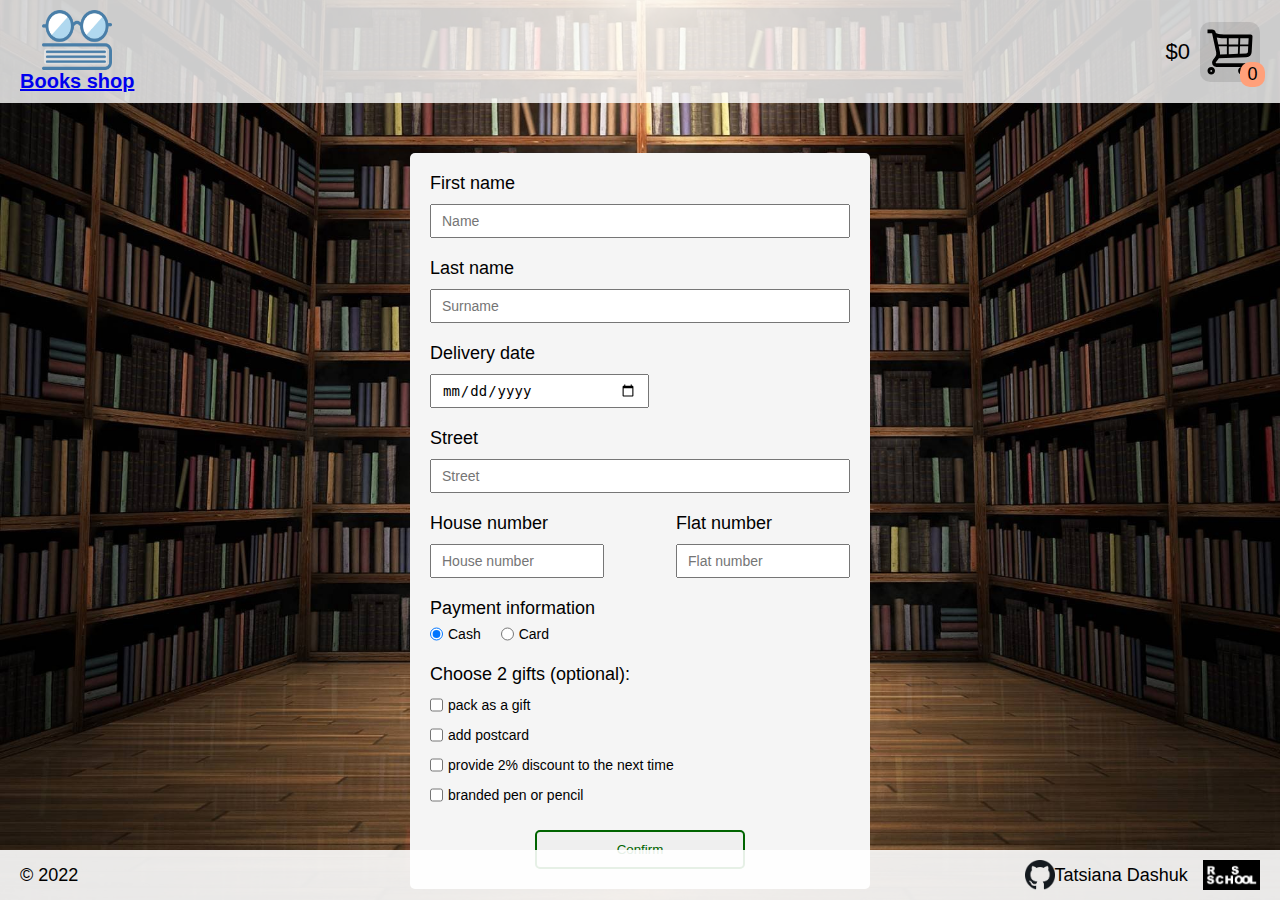
==== delivery/delivery.html @ 7588b4bb "feat: add delivery form" ====
<!DOCTYPE html>
<html lang="en">
<head>
    <meta charset="UTF-8">
    <title>Delivery</title>
    <link rel="stylesheet" href="../styles/delivery.css">
    <link rel="icon" href="/assets/icon.ico">
</head>
<body>
    <header class="header">
        <div class="header-wrapper">
            <a class="logo" href="../index.html">
                <img class="logo__icon" src="../assets/icon.ico" alt="icon">
                <h1>Books shop</h1>
            </a>
            <div class="cart-wrapper">
                <div class="final-price">$0</div>
                <div class="cart">
                    <div class="number-of-books">0</div>
                </div>
            </div>
        </div>
    </header>
    <main>
        <form class="form">

            <label class="name">
                First name
                <input type="text" minlength="4" class="first" placeholder="Name" required>
                Last name
                <input type="text" minlength="5" class="last" placeholder="Surname" required>
            </label>

            <label class="date">Delivery date
                <input type="date" required>
            </label>

            <label class="address">
                Street
                <input type="text" minlength="5" class="street" placeholder="Street" required>
                <div class="address__number">
                    <div class="number">
                        House number
                        <input type="number" min="1" class="house" placeholder="House number" required>
                    </div>
                    <div class="number">
                        Flat number
                        <input type="number" class="flat" placeholder="Flat number" required>
                    </div>
                </div>
            </label>

            <div class="payment">
                Payment information
                <div class="payment__type">
                    <label class="radiobutton">
                        <input type="radio" name="payment" value="Cash" checked>
                        Cash
                    </label>
                    <label class="radiobutton">
                        <input type="radio" name="payment" value="Card">
                        Card
                    </label>
                </div>
            </div>

            <div class="gifts">
                Choose 2 gifts (optional):
                <label>
                    <input type="checkbox">
                    <span>pack as a gift</span>
                </label>
                <label>
                    <input type="checkbox">
                    <span>add postcard</span>
                </label>
                <label>
                    <input type="checkbox">
                    <span>provide 2% discount to the next time</span>
                </label>
                <label>
                    <input type="checkbox">
                    <span>branded pen or pencil</span>
                </label>
            </div>

            <button type="submit" class="confirm-order">Confirm</button>
        </form>
    </main>
    <footer class="footer">
        <div class="footer-wrapper">
            <div>© 2022</div>
            <div class="links">
                <a href="https://github.com/taleatg" target="_blank" class="links__item">
                    <img src="../assets/image/github.png" alt="github" class="github">
                    <div>Tatsiana Dashuk</div>
                </a>
                <a href="https://rs.school/js-en/" target="_blank" class="links__item">
                    <img src="../assets/image/rsschool.png" alt="rs-school" class="rs-school">
                </a>
            </div>
        </div>
    </footer>
</body>
</html>
---- styles/delivery.css ----
* {
  margin: 0;
  padding: 0;
}

body {
  width: 100%;
  margin: 0 auto;
  font-size: 16px;
  font-family: Helvetica, sans-serif;
  background: url(../assets/image/books.jpg);
  background-size: cover;
}

body .header {
  background: rgba(255, 255, 255, 0.8);
  margin-bottom: 50px;
}

body .header .logo {
  display: -webkit-box;
  display: -ms-flexbox;
  display: flex;
  -webkit-box-orient: vertical;
  -webkit-box-direction: normal;
      -ms-flex-direction: column;
          flex-direction: column;
  -webkit-box-align: center;
      -ms-flex-align: center;
          align-items: center;
  -webkit-box-pack: center;
      -ms-flex-pack: center;
          justify-content: center;
}

body .header .logo__icon {
  width: 70px;
  height: 60px;
}

body .header .logo h1 {
  font-size: 20px;
}

body .header .cart-wrapper {
  display: -webkit-box;
  display: -ms-flexbox;
  display: flex;
  -webkit-box-align: center;
      -ms-flex-align: center;
          align-items: center;
  cursor: pointer;
}

body .header .cart-wrapper .final-price {
  margin: 10px;
  font-size: 22px;
}

body .header .cart-wrapper .cart {
  width: 50px;
  height: 50px;
}

body .header .cart-wrapper .number-of-books {
  position: absolute;
  top: 40px;
  left: 40px;
  display: -webkit-box;
  display: -ms-flexbox;
  display: flex;
  -webkit-box-align: center;
      -ms-flex-align: center;
          align-items: center;
  -webkit-box-pack: center;
      -ms-flex-pack: center;
          justify-content: center;
  width: 25px;
  height: 25px;
  background: lightsalmon;
  border-radius: 10px;
}

body .header-wrapper, body .footer-wrapper {
  max-width: 1300px;
  margin: 0 auto;
  display: -webkit-box;
  display: -ms-flexbox;
  display: flex;
  -webkit-box-align: center;
      -ms-flex-align: center;
          align-items: center;
  -webkit-box-pack: justify;
      -ms-flex-pack: justify;
          justify-content: space-between;
  padding: 10px 20px;
}

body .books-wrapper {
  max-width: 1340px;
  margin: 0 auto;
  padding: 10px;
  display: -webkit-box;
  display: -ms-flexbox;
  display: flex;
  -ms-flex-wrap: wrap;
      flex-wrap: wrap;
  -webkit-box-align: center;
      -ms-flex-align: center;
          align-items: center;
  -webkit-box-pack: center;
      -ms-flex-pack: center;
          justify-content: center;
}

body .books-wrapper .book {
  position: relative;
  width: 215px;
  height: 350px;
  display: -webkit-box;
  display: -ms-flexbox;
  display: flex;
  -webkit-box-orient: vertical;
  -webkit-box-direction: normal;
      -ms-flex-direction: column;
          flex-direction: column;
  margin: 15px;
  padding: 10px;
  -webkit-box-shadow: 0 1px 2px rgba(0, 0, 0, 0.25);
          box-shadow: 0 1px 2px rgba(0, 0, 0, 0.25);
  border-radius: 5px;
  background: whitesmoke;
}

body .books-wrapper .book .price-block {
  position: absolute;
  bottom: 25px;
  display: -webkit-box;
  display: -ms-flexbox;
  display: flex;
  -webkit-box-align: center;
      -ms-flex-align: center;
          align-items: center;
  -webkit-box-pack: justify;
      -ms-flex-pack: justify;
          justify-content: space-between;
  width: calc(100% - 20px);
}

body .books-wrapper .book .price-block .price {
  font-size: 20px;
  color: darkred;
  font-weight: 600;
}

body .books-wrapper .book .price-block .cart:hover {
  background-color: yellowgreen;
}

body .books-wrapper .book .price-block .cart:active {
  border-radius: 50%;
}

body .books-wrapper .book .show-more {
  position: absolute;
  bottom: 0;
  left: 50%;
  right: 50%;
  -webkit-transform: translate(-50%, -50%);
          transform: translate(-50%, -50%);
  width: -webkit-max-content;
  width: -moz-max-content;
  width: max-content;
  font-size: 12px;
  color: lightslategrey;
  border-bottom: 1px solid lightslategrey;
  cursor: pointer;
  -webkit-transition: 0.3s;
  transition: 0.3s;
}

body .books-wrapper .book .show-more:hover {
  color: black;
  border-bottom: 1px solid;
}

body .books-wrapper .book .show-more:hover ~ .image img {
  -webkit-transform: scale(1.08);
          transform: scale(1.08);
}

body .cart {
  position: relative;
  width: 25px;
  height: 25px;
  padding: 5px;
  background-color: rgba(0, 0, 0, 0.1);
  background-image: url(../assets/svg/cart.svg);
  border-radius: 10px;
  -webkit-transition: 1s;
  transition: 1s;
  cursor: pointer;
}

body .author {
  font-style: italic;
  font-size: 14px;
}

body .title {
  font-weight: 600;
  margin: 20px 0 10px;
  font-size: 16px;
}

body .image img {
  width: 150px;
  height: 200px;
  display: -webkit-box;
  display: -ms-flexbox;
  display: flex;
  margin: 0 auto;
  -webkit-box-shadow: 0 5px 20px rgba(0, 0, 0, 0.25), 0 10px 10px rgba(0, 0, 0, 0.22);
          box-shadow: 0 5px 20px rgba(0, 0, 0, 0.25), 0 10px 10px rgba(0, 0, 0, 0.22);
  -webkit-transition: 0.3s;
  transition: 0.3s;
}

body .footer {
  background: rgba(255, 255, 255, 0.9);
}

body .footer a {
  text-decoration: none;
  color: black;
}

body .footer .links {
  display: -webkit-box;
  display: -ms-flexbox;
  display: flex;
}

body .footer .links__item {
  display: -webkit-box;
  display: -ms-flexbox;
  display: flex;
  -webkit-box-align: center;
      -ms-flex-align: center;
          align-items: center;
  -webkit-transition: 0.3s;
  transition: 0.3s;
}

body .footer .links__item:first-child {
  margin-right: 15px;
}

body .footer .links__item .github {
  width: 30px;
  height: 30px;
}

body .footer .links__item .rs-school {
  height: 30px;
}

.overlay {
  position: fixed;
  width: 100%;
  height: 100%;
  top: 0;
  left: 0;
  background: rgba(0, 0, 0, 0.1);
}

.no-scrolling {
  overflow: hidden;
}

.book-information {
  padding: 20px;
  position: fixed;
  max-width: 400px;
  width: calc(80vw - 20px);
  height: -webkit-max-content;
  height: -moz-max-content;
  height: max-content;
  top: 50%;
  left: 50%;
  -webkit-transform: translate(-50%, -50%);
          transform: translate(-50%, -50%);
  background: lightblue;
  border-radius: 5px;
  -webkit-transition: 0.5s;
  transition: 0.5s;
}

.book-information .close {
  font-size: 26px;
  right: 10px;
  top: 5px;
}

.book-information .image img {
  width: 220px;
  height: 300px;
}

.book-information .book-info {
  margin-bottom: 20px;
}

.book-information .title, .book-information .author {
  display: -webkit-box;
  display: -ms-flexbox;
  display: flex;
  -webkit-box-pack: center;
      -ms-flex-pack: center;
          justify-content: center;
  text-align: center;
}

.book-information .image {
  margin: 20px 0 30px;
}

.close {
  position: absolute;
  right: 0;
  top: 0;
  margin-left: 10px;
  color: darkred;
  font-size: 20px;
  cursor: pointer;
  -webkit-transition: 0.3s;
  transition: 0.3s;
}

.close:hover, .confirm-order:hover, .close-cart:hover, .links__item:hover {
  -webkit-transform: scale(1.1);
          transform: scale(1.1);
}

.close:active, .confirm-order:active, .close-cart:active, .links__item:active {
  -webkit-transform: scale(0.8);
          transform: scale(0.8);
}

.basket-wrapper {
  max-width: 1340px;
  position: absolute;
  top: 0;
  left: 50%;
  -webkit-transform: translate(-50%, 0);
          transform: translate(-50%, 0);
  width: 100%;
  height: 100%;
  margin: 0 auto;
}

.basket-wrapper .basket {
  padding: 10px 0 20px;
  margin: 0 10px;
  position: absolute;
  top: 100px;
  right: 0;
  background-color: cadetblue;
  border-radius: 5px;
  width: calc(100% - 20px);
  max-width: 520px;
}

.basket-wrapper .basket .selected-books {
  max-height: 75vh;
  overflow-y: scroll;
  margin-bottom: 15px;
}

.basket-wrapper .basket .selected-books .book {
  position: relative;
  display: -webkit-box;
  display: -ms-flexbox;
  display: flex;
  margin: 20px 15px;
  border-bottom: 1px solid;
  padding-bottom: 20px;
}

.basket-wrapper .basket .selected-books .book .image img {
  width: 100px;
  height: 150px;
}

.basket-wrapper .basket .selected-books .book-info {
  margin-left: 10px;
  width: calc(100% - 150px);
}

.basket-wrapper .basket .selected-books .book-info .title {
  margin-top: 0;
}

.basket-wrapper .basket .selected-books .book .price {
  position: absolute;
  left: 110px;
  bottom: 20px;
  font-size: 18px;
  font-weight: 600;
  opacity: 0.4;
}

.basket-wrapper .confirm-or-cancel {
  display: -webkit-box;
  display: -ms-flexbox;
  display: flex;
  -ms-flex-pack: distribute;
      justify-content: space-around;
}

.basket-wrapper .confirm-or-cancel .confirm-order, .basket-wrapper .confirm-or-cancel .close-cart {
  padding: 10px 25px;
  border: 2px solid darkgreen;
  color: darkgreen;
  width: -webkit-max-content;
  width: -moz-max-content;
  width: max-content;
  margin: 0 auto;
  border-radius: 5px;
  -webkit-transition: 0.3s;
  transition: 0.3s;
  cursor: pointer;
}

.basket-wrapper .confirm-or-cancel .close-cart {
  border: 2px solid darkred;
  color: darkred;
}

::-webkit-scrollbar {
  width: 1px;
}

::-webkit-scrollbar-track {
  background: cadetblue;
}

::-webkit-scrollbar-thumb {
  background: #888;
}

@media (max-width: 420px) {
  .basket-wrapper .basket .selected-books .book .title, .basket-wrapper .basket .selected-books .book .price {
    font-size: 14px;
  }
}

body {
  font-size: 18px;
}

body .form {
  display: -webkit-box;
  display: -ms-flexbox;
  display: flex;
  -webkit-box-orient: vertical;
  -webkit-box-direction: normal;
      -ms-flex-direction: column;
          flex-direction: column;
  margin: 0 auto;
  width: calc(100% - 40px);
  max-width: 420px;
  background: whitesmoke;
  padding: 20px;
  border-radius: 5px;
}

body .form input {
  outline: none;
  height: 30px;
  padding: 0 10px;
}

body .form .name, body .form .address, body .form .date, body .form .payment, body .form .gifts {
  display: -webkit-box;
  display: -ms-flexbox;
  display: flex;
  -webkit-box-orient: vertical;
  -webkit-box-direction: normal;
      -ms-flex-direction: column;
          flex-direction: column;
}

body .form .name input, body .form .name label, body .form .address input, body .form .address label, body .form .date input, body .form .date label, body .form .payment input, body .form .payment label, body .form .gifts input, body .form .gifts label {
  font-size: 14px;
}

body .form .name input, body .form .address input {
  margin: 10px 0 20px;
}

body .form .date input {
  margin: 10px 0 20px;
  max-width: 195px;
}

body .form .address__number {
  display: -webkit-box;
  display: -ms-flexbox;
  display: flex;
  -webkit-box-pack: justify;
      -ms-flex-pack: justify;
          justify-content: space-between;
}

body .form .address__number .number {
  display: -webkit-box;
  display: -ms-flexbox;
  display: flex;
  -webkit-box-orient: vertical;
  -webkit-box-direction: normal;
      -ms-flex-direction: column;
          flex-direction: column;
}

body .form .address__number .number input {
  max-width: 150px;
}

body .form .payment__type {
  display: -webkit-box;
  display: -ms-flexbox;
  display: flex;
  margin-bottom: 15px;
}

body .form .payment__type .radiobutton {
  display: -webkit-box;
  display: -ms-flexbox;
  display: flex;
  -webkit-box-align: center;
      -ms-flex-align: center;
          align-items: center;
  margin-right: 20px;
}

body .form .payment__type .radiobutton input {
  margin-right: 5px;
}

body .form .gifts {
  margin-bottom: 20px;
}

body .form .gifts label:first-child {
  margin-top: 5px;
}

body .form .gifts label {
  display: -webkit-box;
  display: -ms-flexbox;
  display: flex;
  -webkit-box-align: center;
      -ms-flex-align: center;
          align-items: center;
}

body .form .gifts label input {
  margin-right: 5px;
}

body .footer {
  background: rgba(255, 255, 255, 0.9);
  position: absolute;
  bottom: 0;
  width: 100%;
}

.confirm-order {
  padding: 10px 25px;
  border: 2px solid darkgreen;
  color: darkgreen;
  border-radius: 5px;
  width: 210px;
  margin: 0 auto;
  -webkit-transition: 0.3s;
  transition: 0.3s;
  cursor: pointer;
}

input:focus:invalid {
  color: red;
  border: 2px solid red;
}

input:focus:valid {
  border: 2px solid green;
}
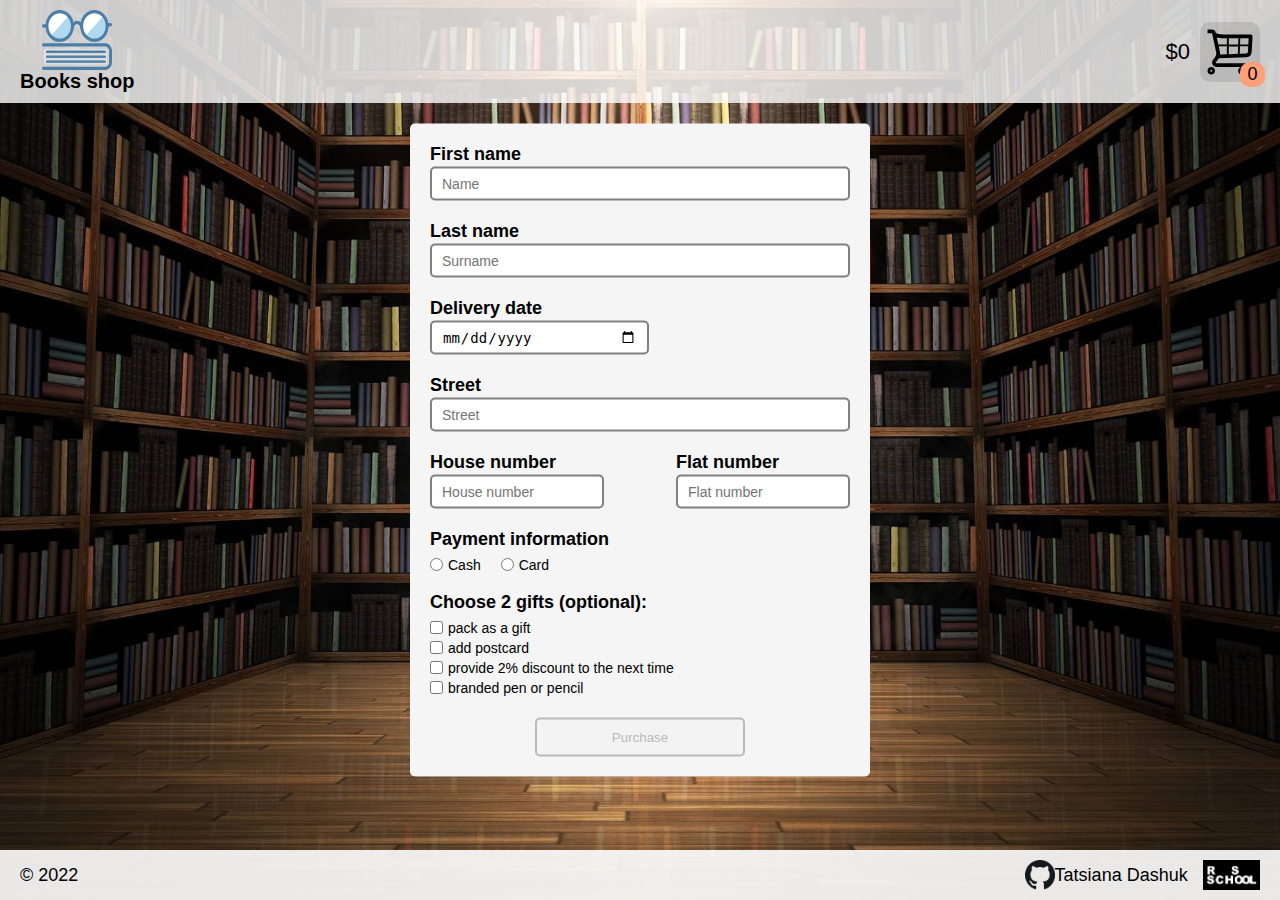
==== commit 2547cca2: "feat: add delivery form" ====
--- a/delivery/delivery.html
+++ b/delivery/delivery.html
@@ -3,6 +3,7 @@
 <head>
     <meta charset="UTF-8">
     <title>Delivery</title>
+    <meta name="viewport" content="width=device-width, initial-scale=1.0">
     <link rel="stylesheet" href="../styles/delivery.css">
     <link rel="icon" href="/assets/icon.ico">
 </head>
@@ -25,27 +26,74 @@
         <form class="form">
 
             <label class="name">
-                First name
-                <input type="text" minlength="4" class="first" placeholder="Name" required>
-                Last name
-                <input type="text" minlength="5" class="last" placeholder="Surname" required>
+                <div class="input-field">
+                    First name
+                    <input
+                            type="text"
+                            name="first name"
+                            class="first"
+                            placeholder="Name"
+                            pattern="[a-zA-Z]{4,}"
+                            required>
+                    <span class="error">The field is invalid! The length not less than 4 symbols, strings only, without spaces</span>
+                </div>
+                <div class="input-field">
+                    Last name
+                    <input
+                            type="text"
+                            name="last name"
+                            class="last"
+                            placeholder="Surname"
+                            pattern="[a-zA-Z]{5,}"
+                            required>
+                    <span class="error">The field is invalid! The length not less than 5 symbols, strings only, without spaces</span>
+                </div>
             </label>
 
-            <label class="date">Delivery date
-                <input type="date" required>
+            <label class="date input-field">
+                Delivery date
+                <input
+                        name="delivery date"
+                        class="delivery-date"
+                        type="date"
+                        required>
+                <span class="error">The field is invalid! Select the date. Not earlier than the next day</span>
             </label>
 
             <label class="address">
-                Street
-                <input type="text" minlength="5" class="street" placeholder="Street" required>
+                <div class="input-field">
+                    Street
+                    <input
+                            type="text"
+                            name="street"
+                            class="street"
+                            placeholder="Street"
+                            pattern="[a-zA-Z0-9]{5,}"
+                            required>
+                    <span class="error">The field is invalid! The length not less than 5 symbols, the numbers are allowed</span>
+                </div>
                 <div class="address__number">
-                    <div class="number">
+                    <div class="number input-field">
                         House number
-                        <input type="number" min="1" class="house" placeholder="House number" required>
+                        <input
+                                type="text"
+                                name="house"
+                                class="house"
+                                placeholder="House number"
+                                pattern="[0-9]{1,}"
+                                required>
+                        <span class="error">The field is invalid! Only positive numbers</span>
                     </div>
-                    <div class="number">
+                    <div class="number input-field">
                         Flat number
-                        <input type="number" class="flat" placeholder="Flat number" required>
+                        <input
+                                type="text"
+                                name="flat"
+                                class="flat"
+                                placeholder="Flat number"
+                                pattern="[0-9]{0,}-{0,1}[0-9]{0,}$"
+                                required>
+                        <span class="error">The field is invalid! Only positive numbers, the dash symbol is allowed. Example: 1-37</span>
                     </div>
                 </div>
             </label>
@@ -54,11 +102,11 @@
                 Payment information
                 <div class="payment__type">
                     <label class="radiobutton">
-                        <input type="radio" name="payment" value="Cash" checked>
+                        <input type="radio" name="payment" value="Cash" required>
                         Cash
                     </label>
                     <label class="radiobutton">
-                        <input type="radio" name="payment" value="Card">
+                        <input type="radio" name="payment" value="Card" required>
                         Card
                     </label>
                 </div>
@@ -67,24 +115,24 @@
             <div class="gifts">
                 Choose 2 gifts (optional):
                 <label>
-                    <input type="checkbox">
+                    <input type="checkbox" class="checkbox">
                     <span>pack as a gift</span>
                 </label>
                 <label>
-                    <input type="checkbox">
+                    <input type="checkbox" class="checkbox">
                     <span>add postcard</span>
                 </label>
                 <label>
-                    <input type="checkbox">
+                    <input type="checkbox" class="checkbox">
                     <span>provide 2% discount to the next time</span>
                 </label>
                 <label>
-                    <input type="checkbox">
+                    <input type="checkbox" class="checkbox">
                     <span>branded pen or pencil</span>
                 </label>
             </div>
 
-            <button type="submit" class="confirm-order">Confirm</button>
+            <button type="submit" class="submit disabled" disabled>Purchase</button>
         </form>
     </main>
     <footer class="footer">
@@ -101,5 +149,7 @@
             </div>
         </div>
     </footer>
+
+    <script type="module" src="deliveryForm.js"></script>
 </body>
 </html>--- a/styles/delivery.css
+++ b/styles/delivery.css
@@ -1,6 +1,11 @@
 * {
   margin: 0;
   padding: 0;
+}
+
+a {
+  text-decoration: none;
+  color: black;
 }
 
 body {
@@ -230,11 +235,6 @@
   background: rgba(255, 255, 255, 0.9);
 }
 
-body .footer a {
-  text-decoration: none;
-  color: black;
-}
-
 body .footer .links {
   display: -webkit-box;
   display: -ms-flexbox;
@@ -343,8 +343,8 @@
 }
 
 .close:active, .confirm-order:active, .close-cart:active, .links__item:active {
-  -webkit-transform: scale(0.8);
-          transform: scale(0.8);
+  -webkit-transform: scale(0.9);
+          transform: scale(0.9);
 }
 
 .basket-wrapper {
@@ -455,6 +455,11 @@
   }
 }
 
+* {
+  padding: 0;
+  margin: 0;
+}
+
 body {
   font-size: 18px;
 }
@@ -468,20 +473,32 @@
       -ms-flex-direction: column;
           flex-direction: column;
   margin: 0 auto;
-  width: calc(100% - 40px);
+  width: 80%;
   max-width: 420px;
   background: whitesmoke;
   padding: 20px;
   border-radius: 5px;
+  position: absolute;
+  left: 50%;
+  top: 50%;
+  -webkit-transform: translate(-50%, -50%);
+          transform: translate(-50%, -50%);
+}
+
+body .form label {
+  font-weight: 600;
 }
 
 body .form input {
   outline: none;
   height: 30px;
   padding: 0 10px;
-}
-
-body .form .name, body .form .address, body .form .date, body .form .payment, body .form .gifts {
+  border-radius: 5px;
+  border: 2px solid gray;
+}
+
+body .form .input-field {
+  position: relative;
   display: -webkit-box;
   display: -ms-flexbox;
   display: flex;
@@ -496,11 +513,11 @@
 }
 
 body .form .name input, body .form .address input {
-  margin: 10px 0 20px;
+  margin: 2px 0 20px;
 }
 
 body .form .date input {
-  margin: 10px 0 20px;
+  margin: 2px 0 20px;
   max-width: 195px;
 }
 
@@ -513,28 +530,26 @@
           justify-content: space-between;
 }
 
-body .form .address__number .number {
-  display: -webkit-box;
-  display: -ms-flexbox;
-  display: flex;
-  -webkit-box-orient: vertical;
-  -webkit-box-direction: normal;
-      -ms-flex-direction: column;
-          flex-direction: column;
+body .form .address__number .number:first-child {
+  margin-right: 15px;
 }
 
 body .form .address__number .number input {
   max-width: 150px;
 }
 
-body .form .payment__type {
-  display: -webkit-box;
-  display: -ms-flexbox;
-  display: flex;
-  margin-bottom: 15px;
-}
-
-body .form .payment__type .radiobutton {
+body .form .payment {
+  font-weight: 600;
+}
+
+body .form .payment .payment__type {
+  display: -webkit-box;
+  display: -ms-flexbox;
+  display: flex;
+  margin-bottom: 12px;
+}
+
+body .form .payment .payment__type .radiobutton {
   display: -webkit-box;
   display: -ms-flexbox;
   display: flex;
@@ -542,14 +557,16 @@
       -ms-flex-align: center;
           align-items: center;
   margin-right: 20px;
-}
-
-body .form .payment__type .radiobutton input {
+  font-weight: 400;
+}
+
+body .form .payment .payment__type .radiobutton input {
   margin-right: 5px;
 }
 
 body .form .gifts {
   margin-bottom: 20px;
+  font-weight: 600;
 }
 
 body .form .gifts label:first-child {
@@ -563,17 +580,88 @@
   -webkit-box-align: center;
       -ms-flex-align: center;
           align-items: center;
+  height: 20px;
+  font-weight: 400;
 }
 
 body .form .gifts label input {
   margin-right: 5px;
 }
 
+body .summarized-information {
+  position: absolute;
+  background: cadetblue;
+  left: 50%;
+  top: 50%;
+  -webkit-transform: translate(-50%, -50%);
+          transform: translate(-50%, -50%);
+  padding: 30px;
+  border-radius: 5px;
+  width: 85%;
+  max-width: 460px;
+}
+
+body .summarized-information .delivery-title {
+  display: -webkit-box;
+  display: -ms-flexbox;
+  display: flex;
+  -webkit-box-pack: center;
+      -ms-flex-pack: center;
+          justify-content: center;
+  font-weight: 600;
+  font-size: 20px;
+}
+
+body .summarized-information .delivery {
+  margin: 40px 0;
+}
+
+body .summarized-information .delivery__item {
+  margin: 10px 0;
+}
+
+body .summarized-information .button-close {
+  display: -webkit-box;
+  display: -ms-flexbox;
+  display: flex;
+  -webkit-box-pack: center;
+      -ms-flex-pack: center;
+          justify-content: center;
+  padding: 10px 25px;
+  border: 2px solid;
+  border-radius: 5px;
+  width: 120px;
+  margin: 0 auto;
+  cursor: pointer;
+  -webkit-transition: 0.3s;
+  transition: 0.3s;
+}
+
+body .summarized-information .button-close:hover {
+  border: 2px solid green;
+  -webkit-transform: scale(1.1);
+          transform: scale(1.1);
+}
+
+body .summarized-information .button-close:active {
+  -webkit-transform: scale(0.9);
+          transform: scale(0.9);
+}
+
 body .footer {
   background: rgba(255, 255, 255, 0.9);
   position: absolute;
   bottom: 0;
   width: 100%;
+}
+
+.error {
+  position: absolute;
+  top: 60px;
+  font-weight: 400;
+  font-size: 12px;
+  color: red;
+  display: none;
 }
 
 .confirm-order {
@@ -588,11 +676,34 @@
   cursor: pointer;
 }
 
-input:focus:invalid {
+input:invalid {
+  color: black;
+  border: 2px solid gray;
+}
+
+input:invalid + .error {
+  display: none;
+}
+
+input:invalid.focusout {
   color: red;
   border: 2px solid red;
 }
 
+input:invalid.focusout + .error {
+  display: block;
+}
+
 input:focus:valid {
   border: 2px solid green;
 }
+
+.disabled {
+  color: gray;
+  padding: 10px 25px;
+  border: 2px solid gray;
+  border-radius: 5px;
+  width: 210px;
+  margin: 0 auto;
+  opacity: 0.5;
+}
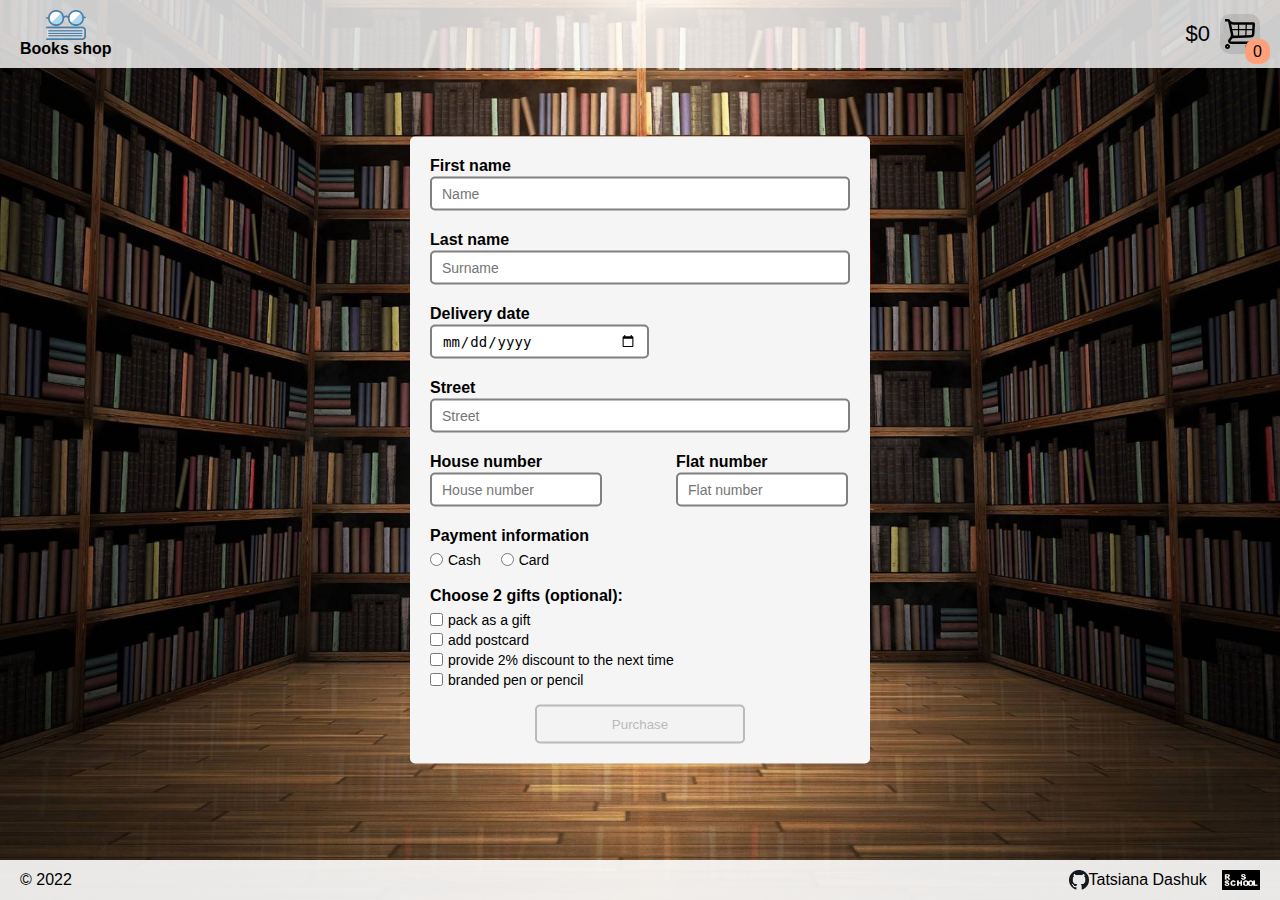
==== commit f640cd52: "fix: add book to cart" ====
--- a/delivery/delivery.html
+++ b/delivery/delivery.html
@@ -35,7 +35,7 @@
                             placeholder="Name"
                             pattern="[a-zA-Z]{4,}"
                             required>
-                    <span class="error">The field is invalid! The length not less than 4 symbols, strings only, without spaces</span>
+                    <span class="error">The field is invalid! At least 4 symbols, without spaces.</span>
                 </div>
                 <div class="input-field">
                     Last name
@@ -46,7 +46,7 @@
                             placeholder="Surname"
                             pattern="[a-zA-Z]{5,}"
                             required>
-                    <span class="error">The field is invalid! The length not less than 5 symbols, strings only, without spaces</span>
+                    <span class="error">The field is invalid! At least 5 symbols, without spaces.</span>
                 </div>
             </label>
 
@@ -57,7 +57,7 @@
                         class="delivery-date"
                         type="date"
                         required>
-                <span class="error">The field is invalid! Select the date. Not earlier than the next day</span>
+                <span class="error">The field is invalid! Select the date.</span>
             </label>
 
             <label class="address">
@@ -70,7 +70,7 @@
                             placeholder="Street"
                             pattern="[a-zA-Z0-9]{5,}"
                             required>
-                    <span class="error">The field is invalid! The length not less than 5 symbols, the numbers are allowed</span>
+                    <span class="error">The field is invalid! MinAt least 5 symbols, the numbers are allowed</span>
                 </div>
                 <div class="address__number">
                     <div class="number input-field">
@@ -91,9 +91,9 @@
                                 name="flat"
                                 class="flat"
                                 placeholder="Flat number"
-                                pattern="[0-9]{0,}-{0,1}[0-9]{0,}$"
+                                pattern="[0-9]{1,}|^[0-9]{1,}-{0,1}[0-9]{1,}$"
                                 required>
-                        <span class="error">The field is invalid! Only positive numbers, the dash symbol is allowed. Example: 1-37</span>
+                        <span class="error">The field is invalid! Example: 1-37 or 12</span>
                     </div>
                 </div>
             </label>
--- a/styles/delivery.css
+++ b/styles/delivery.css
@@ -9,6 +9,10 @@
 }
 
 body {
+  -webkit-user-select: none;
+     -moz-user-select: none;
+      -ms-user-select: none;
+          user-select: none;
   width: 100%;
   margin: 0 auto;
   font-size: 16px;
@@ -39,12 +43,12 @@
 }
 
 body .header .logo__icon {
-  width: 70px;
-  height: 60px;
+  width: 40px;
+  height: 30px;
 }
 
 body .header .logo h1 {
-  font-size: 20px;
+  font-size: 16px;
 }
 
 body .header .cart-wrapper {
@@ -63,14 +67,14 @@
 }
 
 body .header .cart-wrapper .cart {
-  width: 50px;
-  height: 50px;
+  width: 30px;
+  height: 30px;
 }
 
 body .header .cart-wrapper .number-of-books {
   position: absolute;
-  top: 40px;
-  left: 40px;
+  top: 25px;
+  left: 25px;
   display: -webkit-box;
   display: -ms-flexbox;
   display: flex;
@@ -135,6 +139,17 @@
           box-shadow: 0 1px 2px rgba(0, 0, 0, 0.25);
   border-radius: 5px;
   background: whitesmoke;
+}
+
+body .books-wrapper .book .image {
+  cursor: -webkit-grab;
+  cursor: grab;
+}
+
+body .books-wrapper .book .drag {
+  opacity: 0.2;
+  -webkit-transition: 0.3s;
+  transition: 0.3s;
 }
 
 body .books-wrapper .book .price-block {
@@ -189,7 +204,7 @@
   border-bottom: 1px solid;
 }
 
-body .books-wrapper .book .show-more:hover ~ .image img {
+body .books-wrapper .book .show-more:hover ~ .image-wrapper img {
   -webkit-transform: scale(1.08);
           transform: scale(1.08);
 }
@@ -218,7 +233,7 @@
   font-size: 16px;
 }
 
-body .image img {
+body .image-wrapper img {
   width: 150px;
   height: 200px;
   display: -webkit-box;
@@ -233,6 +248,7 @@
 
 body .footer {
   background: rgba(255, 255, 255, 0.9);
+  font-size: 16px;
 }
 
 body .footer .links {
@@ -257,12 +273,12 @@
 }
 
 body .footer .links__item .github {
-  width: 30px;
-  height: 30px;
+  width: 20px;
+  height: 20px;
 }
 
 body .footer .links__item .rs-school {
-  height: 30px;
+  height: 20px;
 }
 
 .overlay {
@@ -302,7 +318,7 @@
   top: 5px;
 }
 
-.book-information .image img {
+.book-information .image-wrapper img {
   width: 220px;
   height: 300px;
 }
@@ -321,7 +337,7 @@
   text-align: center;
 }
 
-.book-information .image {
+.book-information .image-wrapper {
   margin: 20px 0 30px;
 }
 
@@ -387,7 +403,7 @@
   padding-bottom: 20px;
 }
 
-.basket-wrapper .basket .selected-books .book .image img {
+.basket-wrapper .basket .selected-books .book .image-wrapper img {
   width: 100px;
   height: 150px;
 }
@@ -461,7 +477,11 @@
 }
 
 body {
-  font-size: 18px;
+  -webkit-user-select: none;
+     -moz-user-select: none;
+      -ms-user-select: none;
+          user-select: none;
+  font-size: 16px;
 }
 
 body .form {
@@ -516,6 +536,12 @@
   margin: 2px 0 20px;
 }
 
+@media (max-width: 500px) {
+  body .form .name input, body .form .address input {
+    margin-bottom: 28px;
+  }
+}
+
 body .form .date input {
   margin: 2px 0 20px;
   max-width: 195px;
@@ -536,6 +562,7 @@
 
 body .form .address__number .number input {
   max-width: 150px;
+  width: 85%;
 }
 
 body .form .payment {
@@ -565,7 +592,7 @@
 }
 
 body .form .gifts {
-  margin-bottom: 20px;
+  margin-bottom: 15px;
   font-weight: 600;
 }
 
@@ -597,7 +624,7 @@
           transform: translate(-50%, -50%);
   padding: 30px;
   border-radius: 5px;
-  width: 85%;
+  width: 75%;
   max-width: 460px;
 }
 
@@ -657,7 +684,7 @@
 
 .error {
   position: absolute;
-  top: 60px;
+  top: 56px;
   font-weight: 400;
   font-size: 12px;
   color: red;
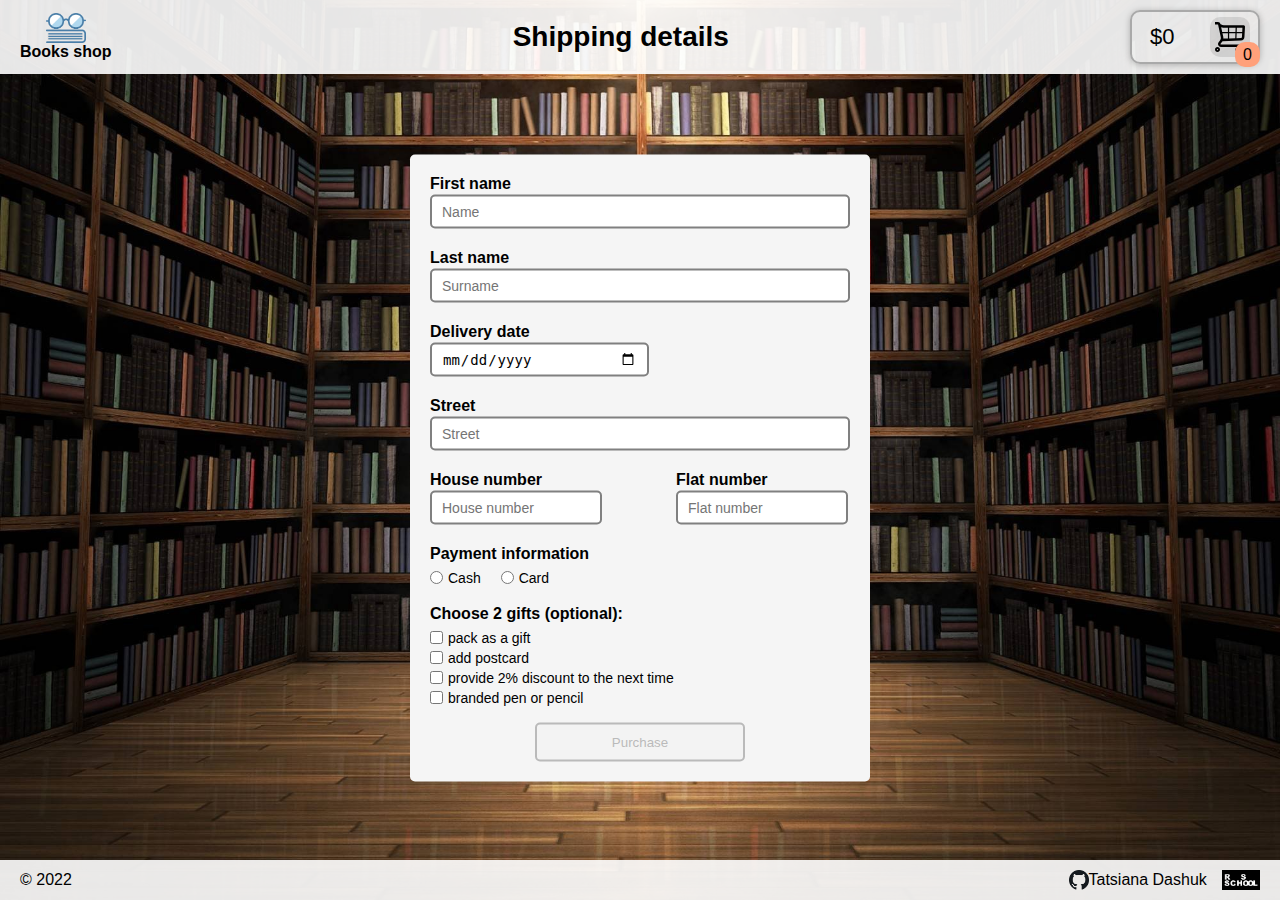
==== commit c6817d64: "fix: update design" ====
--- a/delivery/delivery.html
+++ b/delivery/delivery.html
@@ -14,6 +14,7 @@
                 <img class="logo__icon" src="../assets/icon.ico" alt="icon">
                 <h1>Books shop</h1>
             </a>
+            <div class="invite">Shipping details</div>
             <div class="cart-wrapper">
                 <div class="final-price">$0</div>
                 <div class="cart">
--- a/styles/delivery.css
+++ b/styles/delivery.css
@@ -22,8 +22,9 @@
 }
 
 body .header {
-  background: rgba(255, 255, 255, 0.8);
-  margin-bottom: 50px;
+  background: rgba(255, 255, 255, 0.9);
+  margin-bottom: 35px;
+  position: relative;
 }
 
 body .header .logo {
@@ -51,19 +52,45 @@
   font-size: 16px;
 }
 
+body .header .invite {
+  font-size: 28px;
+  font-weight: 600;
+  margin: 0 10px;
+}
+
+@media (max-width: 750px) {
+  body .header .invite {
+    font-size: 18px;
+  }
+}
+
+@media (max-width: 550px) {
+  body .header .invite {
+    font-size: 14px;
+    font-weight: 600;
+  }
+}
+
 body .header .cart-wrapper {
+  position: relative;
   display: -webkit-box;
   display: -ms-flexbox;
   display: flex;
   -webkit-box-align: center;
       -ms-flex-align: center;
           align-items: center;
+  padding: 2px 8px;
+  border: 2px solid darkgray;
+  border-radius: 10px;
+  -webkit-box-shadow: 0 1px 6px rgba(0, 0, 0, 0.25);
+          box-shadow: 0 1px 6px rgba(0, 0, 0, 0.25);
   cursor: pointer;
 }
 
 body .header .cart-wrapper .final-price {
   margin: 10px;
   font-size: 22px;
+  width: 50px;
 }
 
 body .header .cart-wrapper .cart {
@@ -174,7 +201,7 @@
 }
 
 body .books-wrapper .book .price-block .cart:hover {
-  background-color: yellowgreen;
+  background-color: forestgreen;
 }
 
 body .books-wrapper .book .price-block .cart:active {
@@ -287,7 +314,7 @@
   height: 100%;
   top: 0;
   left: 0;
-  background: rgba(0, 0, 0, 0.1);
+  background: rgba(0, 0, 0, 0.7);
 }
 
 .no-scrolling {
@@ -306,7 +333,7 @@
   left: 50%;
   -webkit-transform: translate(-50%, -50%);
           transform: translate(-50%, -50%);
-  background: lightblue;
+  background: snow;
   border-radius: 5px;
   -webkit-transition: 0.5s;
   transition: 0.5s;
@@ -344,7 +371,7 @@
 .close {
   position: absolute;
   right: 0;
-  top: 0;
+  top: 15px;
   margin-left: 10px;
   color: darkred;
   font-size: 20px;
@@ -379,18 +406,31 @@
   padding: 10px 0 20px;
   margin: 0 10px;
   position: absolute;
-  top: 100px;
+  top: 75px;
   right: 0;
-  background-color: cadetblue;
+  background-color: snow;
   border-radius: 5px;
   width: calc(100% - 20px);
   max-width: 520px;
+}
+
+.basket-wrapper .basket__title {
+  margin: 10px 15px 0;
+  padding-bottom: 10px;
+  display: -webkit-box;
+  display: -ms-flexbox;
+  display: flex;
+  -webkit-box-pack: center;
+      -ms-flex-pack: center;
+          justify-content: center;
+  font-size: 18px;
+  font-weight: 700;
 }
 
 .basket-wrapper .basket .selected-books {
   max-height: 75vh;
   overflow-y: scroll;
-  margin-bottom: 15px;
+  margin-bottom: 10px;
 }
 
 .basket-wrapper .basket .selected-books .book {
@@ -398,9 +438,13 @@
   display: -webkit-box;
   display: -ms-flexbox;
   display: flex;
-  margin: 20px 15px;
-  border-bottom: 1px solid;
-  padding-bottom: 20px;
+  margin: 0 15px;
+  border-bottom: 2px solid gray;
+  padding: 20px 0;
+}
+
+.basket-wrapper .basket .selected-books .book:first-child {
+  border-top: 2px solid gray;
 }
 
 .basket-wrapper .basket .selected-books .book .image-wrapper img {
@@ -453,12 +497,26 @@
   color: darkred;
 }
 
+.add-book {
+  width: -webkit-max-content;
+  width: -moz-max-content;
+  width: max-content;
+  position: absolute;
+  top: 65px;
+  right: 0;
+  color: black;
+  border: 2px solid;
+  border-radius: 5px;
+  background: whitesmoke;
+  padding: 10px;
+}
+
 ::-webkit-scrollbar {
   width: 1px;
 }
 
 ::-webkit-scrollbar-track {
-  background: cadetblue;
+  background: snow;
 }
 
 ::-webkit-scrollbar-thumb {
@@ -484,6 +542,14 @@
   font-size: 16px;
 }
 
+body .header .cart-wrapper {
+  cursor: default;
+}
+
+body .header .cart-wrapper .cart {
+  cursor: default;
+}
+
 body .form {
   display: -webkit-box;
   display: -ms-flexbox;
@@ -500,7 +566,7 @@
   border-radius: 5px;
   position: absolute;
   left: 50%;
-  top: 50%;
+  top: 52%;
   -webkit-transform: translate(-50%, -50%);
           transform: translate(-50%, -50%);
 }
@@ -617,7 +683,7 @@
 
 body .summarized-information {
   position: absolute;
-  background: cadetblue;
+  background: snow;
   left: 50%;
   top: 50%;
   -webkit-transform: translate(-50%, -50%);
